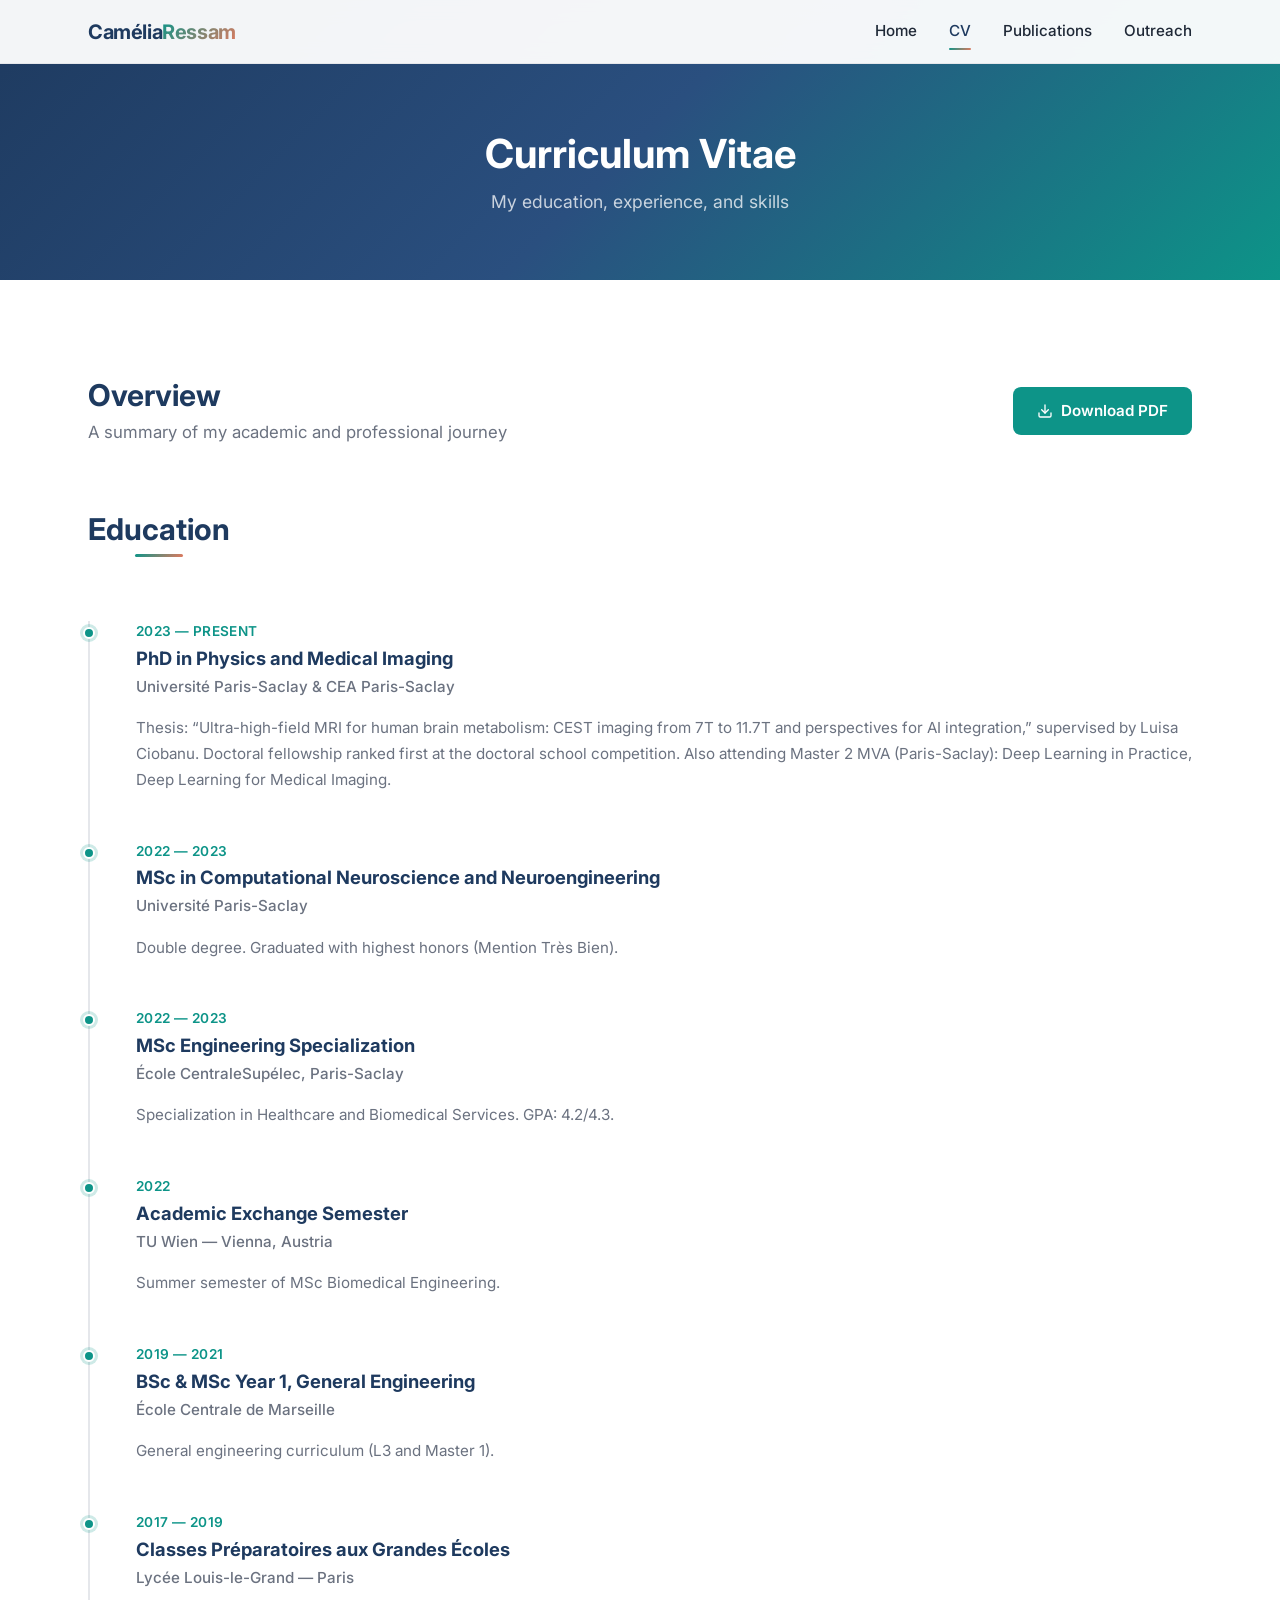
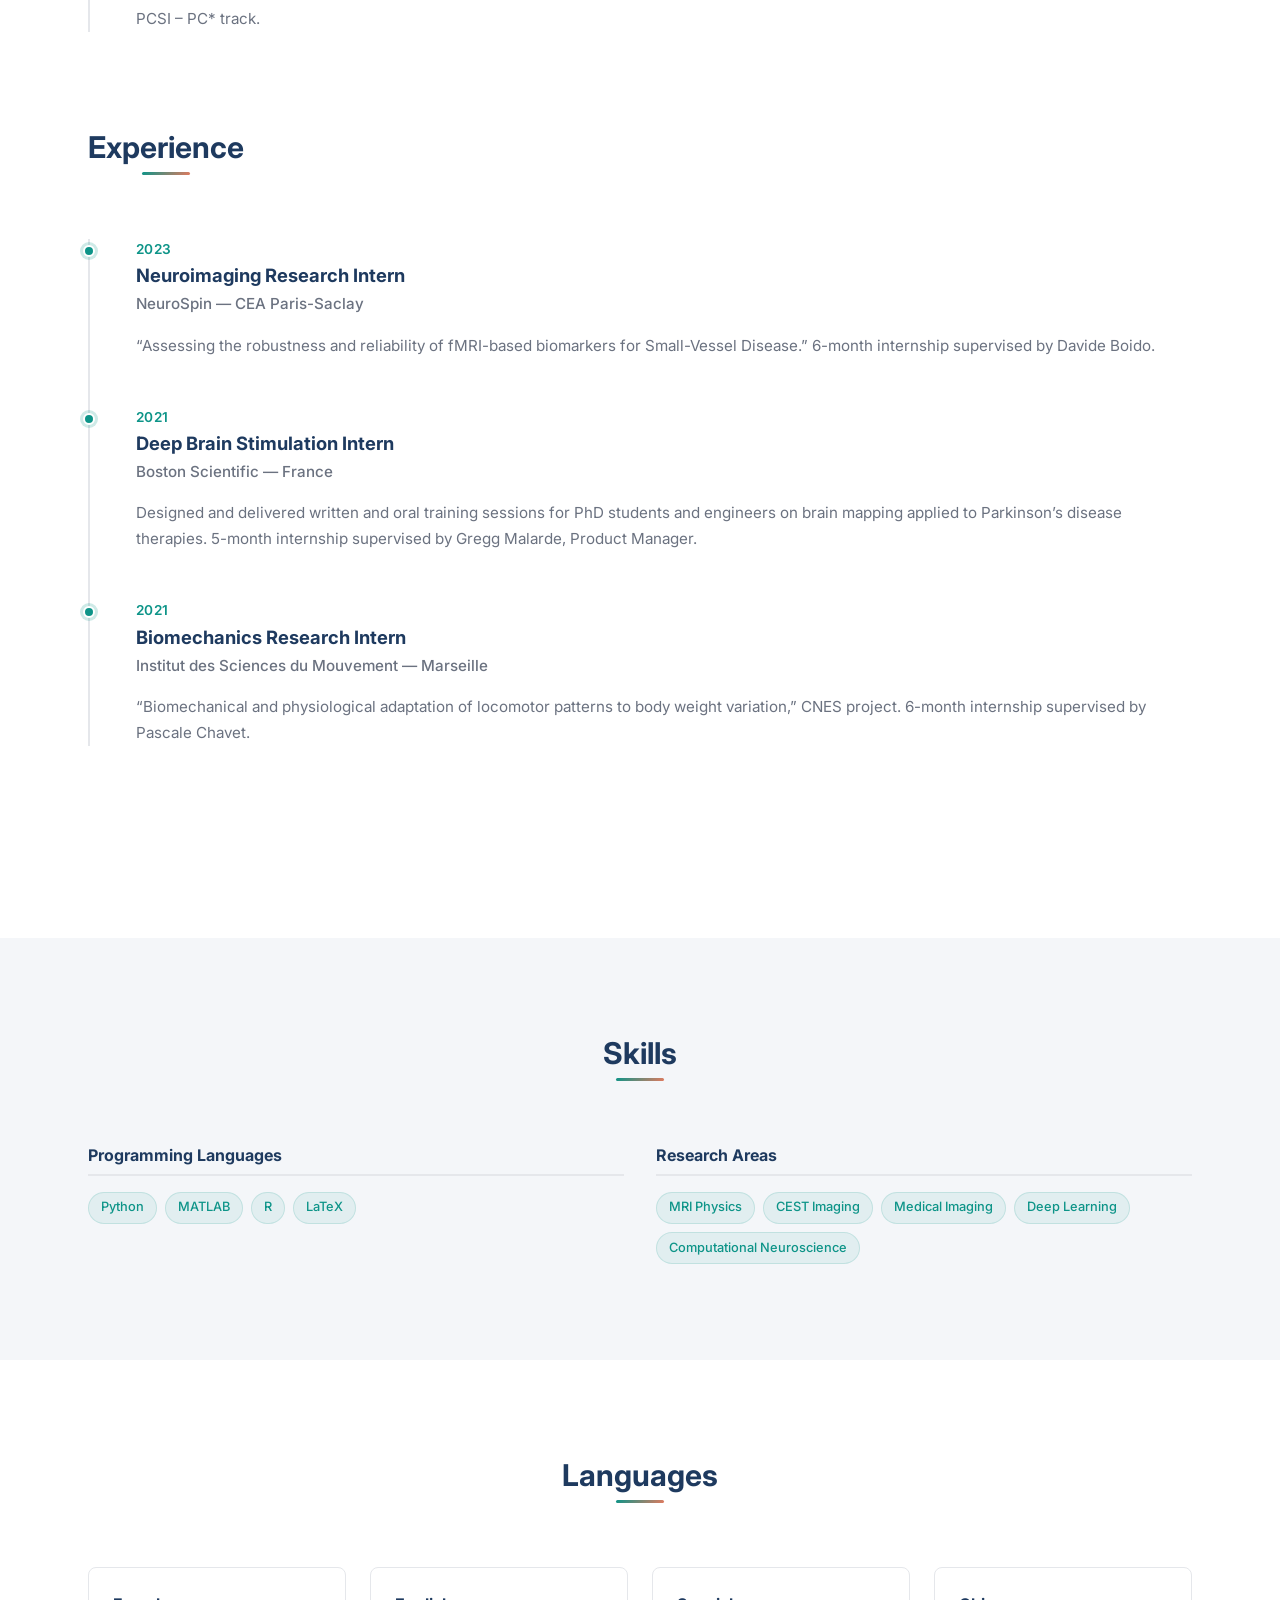
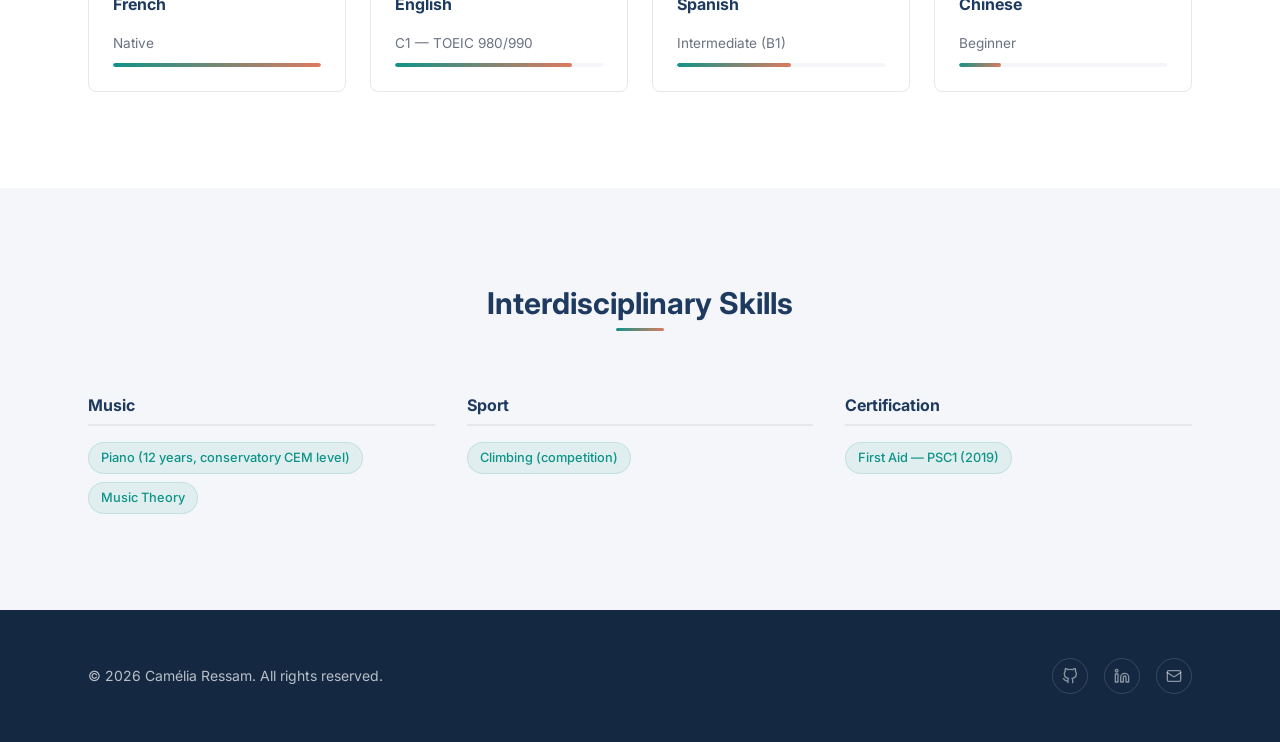
==== cv.html @ 6297144e "First Commit" ====
<!DOCTYPE html>
<html lang="en">
<head>
  <meta charset="UTF-8">
  <meta name="viewport" content="width=device-width, initial-scale=1.0">
  <title>CV &mdash; Cam&eacute;lia Ressam</title>
  <meta name="description" content="Curriculum Vitae of Cam&eacute;lia Ressam &mdash; Education, experience, skills, and more.">
  <link rel="preconnect" href="https://fonts.googleapis.com">
  <link rel="preconnect" href="https://fonts.gstatic.com" crossorigin>
  <link href="https://fonts.googleapis.com/css2?family=Inter:wght@400;500;600;700;800&display=swap" rel="stylesheet">
  <link rel="stylesheet" href="css/style.css">
</head>
<body>

  <!-- ════════════════════════════════════════════════════════
       Navigation
       ════════════════════════════════════════════════════════ -->
  <nav class="navbar" role="navigation" aria-label="Main navigation">
    <div class="container navbar__inner">
      <a href="index.html" class="navbar__logo">Cam&eacute;lia<span>Ressam</span></a>
      <button class="navbar__toggle" aria-label="Toggle menu" aria-expanded="false">
        <span></span><span></span><span></span>
      </button>
      <div class="navbar__links">
        <a href="index.html" class="navbar__link">Home</a>
        <a href="cv.html" class="navbar__link navbar__link--active">CV</a>
        <a href="publications.html" class="navbar__link">Publications</a>
        <a href="outreach.html" class="navbar__link">Outreach</a>
      </div>
    </div>
  </nav>

  <!-- ════════════════════════════════════════════════════════
       Page Header
       ════════════════════════════════════════════════════════ -->
  <header class="page-header">
    <div class="container">
      <h1>Curriculum Vitae</h1>
      <p>My education, experience, and skills</p>
    </div>
  </header>

  <!-- ════════════════════════════════════════════════════════
       Download CV button
       ════════════════════════════════════════════════════════ -->
  <section class="section">
    <div class="container">
      <div class="cv-header fade-in">
        <div>
          <h2>Overview</h2>
          <p class="section__subtitle" style="text-align:left; margin-top: var(--spacing-xs);">A summary of my academic and professional journey</p>
        </div>
        <!-- PLACEHOLDER: Add link to your PDF CV -->
        <a href="#" class="btn btn--primary">
          <svg width="16" height="16" viewBox="0 0 24 24" fill="none" stroke="currentColor" stroke-width="2" stroke-linecap="round" stroke-linejoin="round"><path d="M21 15v4a2 2 0 0 1-2 2H5a2 2 0 0 1-2-2v-4"/><polyline points="7 10 12 15 17 10"/><line x1="12" y1="15" x2="12" y2="3"/></svg>
          Download PDF
        </a>
      </div>

      <!-- ── Education ─────────────────────────────────────── -->
      <div class="fade-in" style="margin-bottom: var(--spacing-4xl);">
        <div class="section__header" style="text-align:left;">
          <h2>Education</h2>
        </div>
        <div class="timeline">
          <div class="timeline__item">
            <div class="timeline__dot"></div>
            <p class="timeline__date">2023 &mdash; Present</p>
            <h3 class="timeline__title">PhD in Physics and Medical Imaging</h3>
            <p class="timeline__subtitle">Universit&eacute; Paris-Saclay &amp; CEA Paris-Saclay</p>
            <p class="timeline__description">
              Thesis: &ldquo;Ultra-high-field MRI for human brain metabolism: CEST imaging
              from 7T to 11.7T and perspectives for AI integration,&rdquo; supervised by Luisa Ciobanu.
              Doctoral fellowship ranked first at the doctoral school competition.
              Also attending Master 2 MVA (Paris-Saclay): Deep Learning in Practice,
              Deep Learning for Medical Imaging.
            </p>
          </div>

          <div class="timeline__item">
            <div class="timeline__dot"></div>
            <p class="timeline__date">2022 &mdash; 2023</p>
            <h3 class="timeline__title">MSc in Computational Neuroscience and Neuroengineering</h3>
            <p class="timeline__subtitle">Universit&eacute; Paris-Saclay</p>
            <p class="timeline__description">
              Double degree. Graduated with highest honors (Mention Tr&egrave;s Bien).
            </p>
          </div>

          <div class="timeline__item">
            <div class="timeline__dot"></div>
            <p class="timeline__date">2022 &mdash; 2023</p>
            <h3 class="timeline__title">MSc Engineering Specialization</h3>
            <p class="timeline__subtitle">&Eacute;cole CentraleSup&eacute;lec, Paris-Saclay</p>
            <p class="timeline__description">
              Specialization in Healthcare and Biomedical Services. GPA: 4.2/4.3.
            </p>
          </div>

          <div class="timeline__item">
            <div class="timeline__dot"></div>
            <p class="timeline__date">2022</p>
            <h3 class="timeline__title">Academic Exchange Semester</h3>
            <p class="timeline__subtitle">TU Wien &mdash; Vienna, Austria</p>
            <p class="timeline__description">
              Summer semester of MSc Biomedical Engineering.
            </p>
          </div>

          <div class="timeline__item">
            <div class="timeline__dot"></div>
            <p class="timeline__date">2019 &mdash; 2021</p>
            <h3 class="timeline__title">BSc &amp; MSc Year 1, General Engineering</h3>
            <p class="timeline__subtitle">&Eacute;cole Centrale de Marseille</p>
            <p class="timeline__description">
              General engineering curriculum (L3 and Master 1).
            </p>
          </div>

          <div class="timeline__item">
            <div class="timeline__dot"></div>
            <p class="timeline__date">2017 &mdash; 2019</p>
            <h3 class="timeline__title">Classes Pr&eacute;paratoires aux Grandes &Eacute;coles</h3>
            <p class="timeline__subtitle">Lyc&eacute;e Louis-le-Grand &mdash; Paris</p>
            <p class="timeline__description">
              PCSI &ndash; PC* track.
            </p>
          </div>
        </div>
      </div>

      <!-- ── Experience ────────────────────────────────────── -->
      <div class="fade-in" style="margin-bottom: var(--spacing-4xl);">
        <div class="section__header" style="text-align:left;">
          <h2>Experience</h2>
        </div>
        <div class="timeline">
          <div class="timeline__item">
            <div class="timeline__dot"></div>
            <p class="timeline__date">2023</p>
            <h3 class="timeline__title">Neuroimaging Research Intern</h3>
            <p class="timeline__subtitle">NeuroSpin &mdash; CEA Paris-Saclay</p>
            <p class="timeline__description">
              &ldquo;Assessing the robustness and reliability of fMRI-based biomarkers
              for Small-Vessel Disease.&rdquo; 6-month internship supervised by Davide Boido.
            </p>
          </div>

          <div class="timeline__item">
            <div class="timeline__dot"></div>
            <p class="timeline__date">2021</p>
            <h3 class="timeline__title">Deep Brain Stimulation Intern</h3>
            <p class="timeline__subtitle">Boston Scientific &mdash; France</p>
            <p class="timeline__description">
              Designed and delivered written and oral training sessions for PhD students
              and engineers on brain mapping applied to Parkinson&rsquo;s disease therapies.
              5-month internship supervised by Gregg Malarde, Product Manager.
            </p>
          </div>

          <div class="timeline__item">
            <div class="timeline__dot"></div>
            <p class="timeline__date">2021</p>
            <h3 class="timeline__title">Biomechanics Research Intern</h3>
            <p class="timeline__subtitle">Institut des Sciences du Mouvement &mdash; Marseille</p>
            <p class="timeline__description">
              &ldquo;Biomechanical and physiological adaptation of locomotor patterns
              to body weight variation,&rdquo; CNES project. 6-month internship supervised
              by Pascale Chavet.
            </p>
          </div>
        </div>
      </div>
    </div>
  </section>

  <!-- ════════════════════════════════════════════════════════
       Skills
       ════════════════════════════════════════════════════════ -->
  <section class="section section--alt">
    <div class="container">
      <div class="section__header fade-in">
        <h2>Skills</h2>
      </div>
      <div class="skills-grid fade-in">
        <div class="skill-category">
          <h4 class="skill-category__title">Programming Languages</h4>
          <div class="skill-tags">
            <span class="skill-tag">Python</span>
            <span class="skill-tag">MATLAB</span>
            <span class="skill-tag">R</span>
            <span class="skill-tag">LaTeX</span>
          </div>
        </div>

        <div class="skill-category">
          <h4 class="skill-category__title">Research Areas</h4>
          <div class="skill-tags">
            <span class="skill-tag">MRI Physics</span>
            <span class="skill-tag">CEST Imaging</span>
            <span class="skill-tag">Medical Imaging</span>
            <span class="skill-tag">Deep Learning</span>
            <span class="skill-tag">Computational Neuroscience</span>
          </div>
        </div>
      </div>
    </div>
  </section>

  <!-- ════════════════════════════════════════════════════════
       Languages
       ════════════════════════════════════════════════════════ -->
  <section class="section">
    <div class="container">
      <div class="section__header fade-in">
        <h2>Languages</h2>
      </div>
      <div class="languages-grid fade-in">
        <div class="language-item">
          <p class="language-item__name">French</p>
          <p class="language-item__level">Native</p>
          <div class="language-item__bar">
            <div class="language-item__bar-fill" style="width: 100%;"></div>
          </div>
        </div>

        <div class="language-item">
          <p class="language-item__name">English</p>
          <p class="language-item__level">C1 &mdash; TOEIC 980/990</p>
          <div class="language-item__bar">
            <div class="language-item__bar-fill" style="width: 85%;"></div>
          </div>
        </div>

        <div class="language-item">
          <p class="language-item__name">Spanish</p>
          <p class="language-item__level">Intermediate (B1)</p>
          <div class="language-item__bar">
            <div class="language-item__bar-fill" style="width: 55%;"></div>
          </div>
        </div>

        <div class="language-item">
          <p class="language-item__name">Chinese</p>
          <p class="language-item__level">Beginner</p>
          <div class="language-item__bar">
            <div class="language-item__bar-fill" style="width: 20%;"></div>
          </div>
        </div>
      </div>
    </div>
  </section>

  <!-- ════════════════════════════════════════════════════════
       Interdisciplinary Skills
       ════════════════════════════════════════════════════════ -->
  <section class="section section--alt">
    <div class="container">
      <div class="section__header fade-in">
        <h2>Interdisciplinary Skills</h2>
      </div>
      <div class="skills-grid fade-in">
        <div class="skill-category">
          <h4 class="skill-category__title">Music</h4>
          <div class="skill-tags">
            <span class="skill-tag">Piano (12 years, conservatory CEM level)</span>
            <span class="skill-tag">Music Theory</span>
          </div>
        </div>

        <div class="skill-category">
          <h4 class="skill-category__title">Sport</h4>
          <div class="skill-tags">
            <span class="skill-tag">Climbing (competition)</span>
          </div>
        </div>

        <div class="skill-category">
          <h4 class="skill-category__title">Certification</h4>
          <div class="skill-tags">
            <span class="skill-tag">First Aid &mdash; PSC1 (2019)</span>
          </div>
        </div>
      </div>
    </div>
  </section>

  <!-- ════════════════════════════════════════════════════════
       Footer
       ════════════════════════════════════════════════════════ -->
  <footer class="footer">
    <div class="container footer__inner">
      <p class="footer__copy">&copy; 2026 Cam&eacute;lia Ressam. All rights reserved.</p>
      <div class="footer__links">
        <a href="#" class="footer__link" aria-label="GitHub" target="_blank" rel="noopener noreferrer">
          <svg width="16" height="16" viewBox="0 0 24 24" fill="none" stroke="currentColor" stroke-width="2" stroke-linecap="round" stroke-linejoin="round"><path d="M9 19c-5 1.5-5-2.5-7-3m14 6v-3.87a3.37 3.37 0 0 0-.94-2.61c3.14-.35 6.44-1.54 6.44-7A5.44 5.44 0 0 0 20 4.77 5.07 5.07 0 0 0 19.91 1S18.73.65 16 2.48a13.38 13.38 0 0 0-7 0C6.27.65 5.09 1 5.09 1A5.07 5.07 0 0 0 5 4.77a5.44 5.44 0 0 0-1.5 3.78c0 5.42 3.3 6.61 6.44 7A3.37 3.37 0 0 0 9 18.13V22"/></svg>
        </a>
        <a href="#" class="footer__link" aria-label="LinkedIn" target="_blank" rel="noopener noreferrer">
          <svg width="16" height="16" viewBox="0 0 24 24" fill="none" stroke="currentColor" stroke-width="2" stroke-linecap="round" stroke-linejoin="round"><path d="M16 8a6 6 0 0 1 6 6v7h-4v-7a2 2 0 0 0-2-2 2 2 0 0 0-2 2v7h-4v-7a6 6 0 0 1 6-6z"/><rect x="2" y="9" width="4" height="12"/><circle cx="4" cy="4" r="2"/></svg>
        </a>
        <a href="mailto:camelia.ressam@cea.fr" class="footer__link" aria-label="Email">
          <svg width="16" height="16" viewBox="0 0 24 24" fill="none" stroke="currentColor" stroke-width="2" stroke-linecap="round" stroke-linejoin="round"><rect x="2" y="4" width="20" height="16" rx="2"/><path d="m22 7-8.97 5.7a1.94 1.94 0 0 1-2.06 0L2 7"/></svg>
        </a>
      </div>
    </div>
  </footer>

  <script src="js/main.js"></script>
</body>
</html>
---- css/style.css ----
/* ============================================================
   CSS Custom Properties
   ============================================================ */
:root {
  --color-primary: #1e3a5f;
  --color-primary-light: #2a4f7f;
  --color-primary-dark: #142842;
  --color-accent: #0d9488;
  --color-accent-light: #14b8a6;
  --color-accent-secondary: #e07a5f;
  --color-bg: #ffffff;
  --color-bg-alt: #f4f6f9;
  --color-bg-card: #ffffff;
  --color-text: #1f2937;
  --color-text-light: #6b7280;
  --color-text-inverse: #ffffff;
  --color-border: #e5e7eb;
  --color-border-accent: #0d9488;
  --gradient-accent: linear-gradient(135deg, #0d9488, #e07a5f);
  --gradient-hero: linear-gradient(135deg, #1e3a5f 0%, #2a4f7f 50%, #0d9488 100%);

  --font-body: 'Inter', system-ui, -apple-system, sans-serif;
  --font-heading: 'Inter', system-ui, -apple-system, sans-serif;

  --spacing-xs: 0.25rem;
  --spacing-sm: 0.5rem;
  --spacing-md: 1rem;
  --spacing-lg: 1.5rem;
  --spacing-xl: 2rem;
  --spacing-2xl: 3rem;
  --spacing-3xl: 4rem;
  --spacing-4xl: 6rem;

  --radius-sm: 0.375rem;
  --radius-md: 0.5rem;
  --radius-lg: 0.75rem;
  --radius-xl: 1rem;
  --radius-full: 9999px;

  --shadow-sm: 0 1px 2px rgba(0, 0, 0, 0.05);
  --shadow-md: 0 4px 6px -1px rgba(0, 0, 0, 0.07), 0 2px 4px -2px rgba(0, 0, 0, 0.05);
  --shadow-lg: 0 10px 15px -3px rgba(0, 0, 0, 0.08), 0 4px 6px -4px rgba(0, 0, 0, 0.05);
  --shadow-xl: 0 20px 25px -5px rgba(0, 0, 0, 0.08), 0 8px 10px -6px rgba(0, 0, 0, 0.04);

  --transition-fast: 150ms ease;
  --transition-base: 250ms ease;
  --transition-slow: 350ms ease;

  --nav-height: 4rem;
  --max-width: 72rem;
}

/* ============================================================
   Reset & Base
   ============================================================ */
*,
*::before,
*::after {
  box-sizing: border-box;
  margin: 0;
  padding: 0;
}

html {
  scroll-behavior: smooth;
  scroll-padding-top: calc(var(--nav-height) + var(--spacing-lg));
}

body {
  font-family: var(--font-body);
  font-size: 1rem;
  line-height: 1.6;
  color: var(--color-text);
  background-color: var(--color-bg);
  -webkit-font-smoothing: antialiased;
  -moz-osx-font-smoothing: grayscale;
}

img {
  max-width: 100%;
  height: auto;
  display: block;
}

a {
  color: var(--color-accent);
  text-decoration: none;
  transition: color var(--transition-fast);
}

a:hover {
  color: var(--color-accent-light);
}

h1, h2, h3, h4, h5, h6 {
  font-family: var(--font-heading);
  font-weight: 700;
  line-height: 1.3;
  color: var(--color-primary);
}

h1 { font-size: 2.5rem; }
h2 { font-size: 1.875rem; }
h3 { font-size: 1.375rem; }
h4 { font-size: 1.125rem; }

p + p { margin-top: var(--spacing-md); }

ul, ol {
  list-style: none;
}

button {
  font-family: inherit;
  cursor: pointer;
  border: none;
  background: none;
}

/* ============================================================
   Utilities
   ============================================================ */
.container {
  width: 100%;
  max-width: var(--max-width);
  margin: 0 auto;
  padding: 0 var(--spacing-lg);
}

.section {
  padding: var(--spacing-4xl) 0;
}

.section--alt {
  background-color: var(--color-bg-alt);
}

.section__header {
  text-align: center;
  margin-bottom: var(--spacing-3xl);
}

.section__header h2 {
  display: inline-block;
  position: relative;
  padding-bottom: var(--spacing-sm);
}

.section__header h2::after {
  content: '';
  position: absolute;
  bottom: 0;
  left: 50%;
  transform: translateX(-50%);
  width: 3rem;
  height: 3px;
  background: var(--gradient-accent);
  border-radius: var(--radius-full);
}

.section__subtitle {
  color: var(--color-text-light);
  margin-top: var(--spacing-sm);
  font-size: 1.05rem;
}

.sr-only {
  position: absolute;
  width: 1px;
  height: 1px;
  padding: 0;
  margin: -1px;
  overflow: hidden;
  clip: rect(0, 0, 0, 0);
  white-space: nowrap;
  border: 0;
}

/* ============================================================
   Navigation
   ============================================================ */
.navbar {
  position: fixed;
  top: 0;
  left: 0;
  right: 0;
  height: var(--nav-height);
  background: rgba(255, 255, 255, 0.95);
  backdrop-filter: blur(10px);
  -webkit-backdrop-filter: blur(10px);
  border-bottom: 1px solid var(--color-border);
  z-index: 1000;
  transition: box-shadow var(--transition-base);
}

.navbar--scrolled {
  box-shadow: var(--shadow-md);
}

.navbar__inner {
  display: flex;
  align-items: center;
  justify-content: space-between;
  height: 100%;
}

.navbar__logo {
  font-size: 1.25rem;
  font-weight: 700;
  color: var(--color-primary);
  letter-spacing: -0.02em;
}

.navbar__logo:hover {
  color: var(--color-primary);
}

.navbar__logo span {
  background: var(--gradient-accent);
  -webkit-background-clip: text;
  background-clip: text;
  -webkit-text-fill-color: transparent;
}

.navbar__links {
  display: flex;
  align-items: center;
  gap: var(--spacing-xl);
}

.navbar__link {
  position: relative;
  font-size: 0.95rem;
  font-weight: 500;
  color: var(--color-text);
  padding: var(--spacing-xs) 0;
  transition: color var(--transition-fast);
}

.navbar__link::after {
  content: '';
  position: absolute;
  bottom: -2px;
  left: 0;
  width: 0;
  height: 2px;
  background: var(--gradient-accent);
  border-radius: var(--radius-full);
  transition: width var(--transition-base);
}

.navbar__link:hover,
.navbar__link--active {
  color: var(--color-primary);
}

.navbar__link:hover::after,
.navbar__link--active::after {
  width: 100%;
}

.navbar__toggle {
  display: none;
  flex-direction: column;
  justify-content: center;
  gap: 5px;
  width: 2rem;
  height: 2rem;
  padding: 2px;
}

.navbar__toggle span {
  display: block;
  width: 100%;
  height: 2px;
  background: var(--color-primary);
  border-radius: var(--radius-full);
  transition: transform var(--transition-base), opacity var(--transition-fast);
}

.navbar__toggle--open span:nth-child(1) {
  transform: translateY(7px) rotate(45deg);
}

.navbar__toggle--open span:nth-child(2) {
  opacity: 0;
}

.navbar__toggle--open span:nth-child(3) {
  transform: translateY(-7px) rotate(-45deg);
}

/* ============================================================
   Hero
   ============================================================ */
.hero {
  position: relative;
  min-height: 85vh;
  display: flex;
  align-items: center;
  background: var(--gradient-hero);
  padding-top: var(--nav-height);
  overflow: hidden;
}

.hero::before {
  content: '';
  position: absolute;
  top: -50%;
  right: -20%;
  width: 60%;
  height: 200%;
  background: radial-gradient(ellipse, rgba(13, 148, 136, 0.15) 0%, transparent 70%);
  pointer-events: none;
}

.hero::after {
  content: '';
  position: absolute;
  bottom: -10%;
  left: -10%;
  width: 40%;
  height: 80%;
  background: radial-gradient(ellipse, rgba(224, 122, 95, 0.1) 0%, transparent 70%);
  pointer-events: none;
}

.hero__inner {
  display: flex;
  align-items: center;
  gap: var(--spacing-3xl);
  position: relative;
  z-index: 1;
}

.hero__content {
  flex: 1;
}

.hero__greeting {
  font-size: 1.125rem;
  font-weight: 500;
  color: rgba(255, 255, 255, 0.8);
  margin-bottom: var(--spacing-sm);
  letter-spacing: 0.05em;
  text-transform: uppercase;
}

.hero__name {
  font-size: 3.25rem;
  font-weight: 800;
  color: var(--color-text-inverse);
  line-height: 1.15;
  margin-bottom: var(--spacing-md);
}

.hero__name span {
  background: linear-gradient(135deg, #5eead4, #e07a5f);
  -webkit-background-clip: text;
  background-clip: text;
  -webkit-text-fill-color: transparent;
}

.hero__title {
  font-size: 1.25rem;
  font-weight: 400;
  color: rgba(255, 255, 255, 0.85);
  margin-bottom: var(--spacing-lg);
}

.hero__description {
  font-size: 1.05rem;
  color: rgba(255, 255, 255, 0.7);
  max-width: 32rem;
  line-height: 1.7;
  margin-bottom: var(--spacing-xl);
}

.hero__actions {
  display: flex;
  gap: var(--spacing-md);
  flex-wrap: wrap;
}

.hero__photo {
  flex-shrink: 0;
}

.hero__photo-wrapper {
  width: 280px;
  height: 280px;
  border-radius: var(--radius-full);
  background: linear-gradient(135deg, rgba(94, 234, 212, 0.3), rgba(224, 122, 95, 0.3));
  padding: 5px;
  box-shadow: 0 25px 50px rgba(0, 0, 0, 0.2);
}

.hero__photo-wrapper img,
.hero__photo-placeholder {
  width: 100%;
  height: 100%;
  border-radius: var(--radius-full);
  object-fit: cover;
}

.hero__photo-placeholder {
  display: flex;
  align-items: center;
  justify-content: center;
  background: rgba(255, 255, 255, 0.1);
  color: rgba(255, 255, 255, 0.5);
  font-size: 0.875rem;
  text-align: center;
  padding: var(--spacing-md);
}

/* ============================================================
   Buttons
   ============================================================ */
.btn {
  display: inline-flex;
  align-items: center;
  gap: var(--spacing-sm);
  padding: 0.75rem 1.5rem;
  font-size: 0.95rem;
  font-weight: 600;
  border-radius: var(--radius-md);
  transition: all var(--transition-base);
  text-decoration: none;
}

.btn--primary {
  background: var(--color-accent);
  color: var(--color-text-inverse);
}

.btn--primary:hover {
  background: var(--color-accent-light);
  color: var(--color-text-inverse);
  transform: translateY(-1px);
  box-shadow: 0 4px 12px rgba(13, 148, 136, 0.3);
}

.btn--outline {
  border: 2px solid rgba(255, 255, 255, 0.4);
  color: var(--color-text-inverse);
}

.btn--outline:hover {
  border-color: rgba(255, 255, 255, 0.8);
  color: var(--color-text-inverse);
  background: rgba(255, 255, 255, 0.1);
  transform: translateY(-1px);
}

.btn--outline-dark {
  border: 2px solid var(--color-border);
  color: var(--color-text);
}

.btn--outline-dark:hover {
  border-color: var(--color-accent);
  color: var(--color-accent);
  transform: translateY(-1px);
}

.btn--small {
  padding: 0.4rem 0.9rem;
  font-size: 0.8rem;
}

.btn--ghost {
  color: var(--color-accent);
  padding: 0.4rem 0.75rem;
}

.btn--ghost:hover {
  background: rgba(13, 148, 136, 0.08);
}

/* ============================================================
   Cards (Home quick-links)
   ============================================================ */
.cards-grid {
  display: grid;
  grid-template-columns: repeat(auto-fit, minmax(280px, 1fr));
  gap: var(--spacing-xl);
}

.card {
  background: var(--color-bg-card);
  border-radius: var(--radius-lg);
  padding: var(--spacing-xl);
  border: 1px solid var(--color-border);
  transition: all var(--transition-base);
  position: relative;
  overflow: hidden;
}

.card::before {
  content: '';
  position: absolute;
  top: 0;
  left: 0;
  right: 0;
  height: 3px;
  background: var(--gradient-accent);
  transform: scaleX(0);
  transform-origin: left;
  transition: transform var(--transition-base);
}

.card:hover {
  transform: translateY(-4px);
  box-shadow: var(--shadow-lg);
  border-color: transparent;
}

.card:hover::before {
  transform: scaleX(1);
}

.card__icon {
  width: 3rem;
  height: 3rem;
  border-radius: var(--radius-md);
  display: flex;
  align-items: center;
  justify-content: center;
  font-size: 1.5rem;
  margin-bottom: var(--spacing-lg);
  background: rgba(13, 148, 136, 0.08);
  color: var(--color-accent);
}

.card__title {
  font-size: 1.25rem;
  margin-bottom: var(--spacing-sm);
  color: var(--color-primary);
}

.card__text {
  color: var(--color-text-light);
  font-size: 0.95rem;
  margin-bottom: var(--spacing-lg);
}

.card__link {
  font-weight: 600;
  font-size: 0.9rem;
  display: inline-flex;
  align-items: center;
  gap: var(--spacing-xs);
}

.card__link svg {
  transition: transform var(--transition-fast);
}

.card:hover .card__link svg {
  transform: translateX(4px);
}

/* ============================================================
   About section (Home)
   ============================================================ */
.about__content {
  max-width: 48rem;
  margin: 0 auto;
  text-align: center;
}

.about__text {
  font-size: 1.1rem;
  color: var(--color-text-light);
  line-height: 1.8;
}

/* ============================================================
   Social Links
   ============================================================ */
.social-links {
  display: flex;
  align-items: center;
  gap: var(--spacing-md);
}

.social-link {
  display: flex;
  align-items: center;
  justify-content: center;
  width: 2.5rem;
  height: 2.5rem;
  border-radius: var(--radius-full);
  color: rgba(255, 255, 255, 0.7);
  border: 1px solid rgba(255, 255, 255, 0.2);
  transition: all var(--transition-base);
}

.social-link:hover {
  color: var(--color-text-inverse);
  background: rgba(255, 255, 255, 0.15);
  border-color: rgba(255, 255, 255, 0.4);
  transform: translateY(-2px);
}

.social-links--dark .social-link {
  color: var(--color-text-light);
  border-color: var(--color-border);
}

.social-links--dark .social-link:hover {
  color: var(--color-accent);
  border-color: var(--color-accent);
  background: rgba(13, 148, 136, 0.06);
}

/* ============================================================
   CV Page — Timeline
   ============================================================ */
.cv-header {
  display: flex;
  align-items: center;
  justify-content: space-between;
  flex-wrap: wrap;
  gap: var(--spacing-md);
  margin-bottom: var(--spacing-3xl);
}

.timeline {
  position: relative;
  padding-left: var(--spacing-2xl);
}

.timeline::before {
  content: '';
  position: absolute;
  left: 0;
  top: 0;
  bottom: 0;
  width: 2px;
  background: var(--color-border);
}

.timeline__item {
  position: relative;
  padding-bottom: var(--spacing-2xl);
}

.timeline__item:last-child {
  padding-bottom: 0;
}

.timeline__dot {
  position: absolute;
  left: calc(-1 * var(--spacing-2xl) - 5px);
  top: 6px;
  width: 12px;
  height: 12px;
  border-radius: var(--radius-full);
  background: var(--color-accent);
  border: 2px solid var(--color-bg);
  box-shadow: 0 0 0 3px rgba(13, 148, 136, 0.2);
}

.timeline__date {
  font-size: 0.85rem;
  font-weight: 600;
  color: var(--color-accent);
  margin-bottom: var(--spacing-xs);
  text-transform: uppercase;
  letter-spacing: 0.03em;
}

.timeline__title {
  font-size: 1.15rem;
  font-weight: 700;
  color: var(--color-primary);
  margin-bottom: var(--spacing-xs);
}

.timeline__subtitle {
  font-size: 0.95rem;
  color: var(--color-text-light);
  font-weight: 500;
  margin-bottom: var(--spacing-sm);
}

.timeline__description {
  font-size: 0.95rem;
  color: var(--color-text-light);
  line-height: 1.7;
}

/* ============================================================
   CV Page — Skills
   ============================================================ */
.skills-grid {
  display: grid;
  grid-template-columns: repeat(auto-fit, minmax(240px, 1fr));
  gap: var(--spacing-xl);
}

.skill-category__title {
  font-size: 1rem;
  font-weight: 700;
  color: var(--color-primary);
  margin-bottom: var(--spacing-md);
  padding-bottom: var(--spacing-sm);
  border-bottom: 2px solid var(--color-border);
}

.skill-tags {
  display: flex;
  flex-wrap: wrap;
  gap: var(--spacing-sm);
}

.skill-tag {
  padding: 0.3rem 0.75rem;
  font-size: 0.8rem;
  font-weight: 500;
  border-radius: var(--radius-full);
  background: rgba(13, 148, 136, 0.08);
  color: var(--color-accent);
  border: 1px solid rgba(13, 148, 136, 0.15);
  transition: all var(--transition-fast);
}

.skill-tag:hover {
  background: rgba(13, 148, 136, 0.15);
}

/* ============================================================
   CV Page — Languages
   ============================================================ */
.languages-grid {
  display: grid;
  grid-template-columns: repeat(auto-fit, minmax(200px, 1fr));
  gap: var(--spacing-lg);
}

.language-item {
  background: var(--color-bg-card);
  border-radius: var(--radius-md);
  padding: var(--spacing-lg);
  border: 1px solid var(--color-border);
}

.language-item__name {
  font-weight: 700;
  color: var(--color-primary);
  margin-bottom: var(--spacing-xs);
}

.language-item__level {
  font-size: 0.85rem;
  color: var(--color-text-light);
  margin-bottom: var(--spacing-sm);
}

.language-item__bar {
  height: 4px;
  background: var(--color-bg-alt);
  border-radius: var(--radius-full);
  overflow: hidden;
}

.language-item__bar-fill {
  height: 100%;
  background: var(--gradient-accent);
  border-radius: var(--radius-full);
  transition: width 0.6s ease;
}

/* ============================================================
   Publications Page
   ============================================================ */
.publications-controls {
  display: flex;
  align-items: center;
  justify-content: center;
  gap: var(--spacing-md);
  margin-bottom: var(--spacing-2xl);
  flex-wrap: wrap;
}

.filter-btn {
  padding: 0.45rem 1rem;
  font-size: 0.85rem;
  font-weight: 600;
  border-radius: var(--radius-full);
  border: 1px solid var(--color-border);
  color: var(--color-text-light);
  background: var(--color-bg);
  transition: all var(--transition-fast);
}

.filter-btn:hover {
  border-color: var(--color-accent);
  color: var(--color-accent);
}

.filter-btn--active {
  background: var(--color-accent);
  color: var(--color-text-inverse);
  border-color: var(--color-accent);
}

.pub-list {
  display: flex;
  flex-direction: column;
  gap: var(--spacing-xl);
  max-width: 52rem;
  margin: 0 auto;
}

.pub-card {
  background: var(--color-bg-card);
  border-radius: var(--radius-lg);
  padding: var(--spacing-xl);
  border: 1px solid var(--color-border);
  border-left: 3px solid var(--color-accent);
  transition: all var(--transition-base);
}

.pub-card:hover {
  box-shadow: var(--shadow-md);
}

.pub-card__year {
  display: inline-block;
  font-size: 0.75rem;
  font-weight: 700;
  color: var(--color-accent);
  background: rgba(13, 148, 136, 0.08);
  padding: 0.15rem 0.6rem;
  border-radius: var(--radius-full);
  margin-bottom: var(--spacing-sm);
  letter-spacing: 0.03em;
}

.pub-card__title {
  font-size: 1.125rem;
  font-weight: 700;
  color: var(--color-primary);
  margin-bottom: var(--spacing-sm);
  line-height: 1.4;
}

.pub-card__authors {
  font-size: 0.9rem;
  color: var(--color-text-light);
  margin-bottom: var(--spacing-xs);
}

.pub-card__venue {
  font-size: 0.9rem;
  color: var(--color-text-light);
  font-style: italic;
  margin-bottom: var(--spacing-md);
}

.pub-card__actions {
  display: flex;
  align-items: center;
  gap: var(--spacing-sm);
  flex-wrap: wrap;
}

.pub-card__abstract {
  margin-top: var(--spacing-md);
  padding-top: var(--spacing-md);
  border-top: 1px solid var(--color-border);
  font-size: 0.9rem;
  color: var(--color-text-light);
  line-height: 1.7;
  display: none;
}

.pub-card__abstract--open {
  display: block;
  animation: fadeIn 0.3s ease;
}

@keyframes fadeIn {
  from { opacity: 0; transform: translateY(-4px); }
  to { opacity: 1; transform: translateY(0); }
}

.pub-card__bibtex {
  margin-top: var(--spacing-md);
  padding: var(--spacing-md);
  background: var(--color-bg-alt);
  border-radius: var(--radius-md);
  font-family: 'Courier New', monospace;
  font-size: 0.8rem;
  white-space: pre-wrap;
  word-break: break-all;
  color: var(--color-text-light);
  display: none;
}

.pub-card__bibtex--open {
  display: block;
  animation: fadeIn 0.3s ease;
}

/* ============================================================
   Page Header (for CV / Publications)
   ============================================================ */
.page-header {
  background: var(--gradient-hero);
  padding: calc(var(--nav-height) + var(--spacing-3xl)) 0 var(--spacing-3xl);
  text-align: center;
}

.page-header h1 {
  color: var(--color-text-inverse);
  margin-bottom: var(--spacing-sm);
}

.page-header p {
  color: rgba(255, 255, 255, 0.75);
  font-size: 1.1rem;
}

/* ============================================================
   Footer
   ============================================================ */
.footer {
  background: var(--color-primary-dark);
  color: rgba(255, 255, 255, 0.7);
  padding: var(--spacing-2xl) 0;
}

.footer__inner {
  display: flex;
  align-items: center;
  justify-content: space-between;
  flex-wrap: wrap;
  gap: var(--spacing-md);
}

.footer__copy {
  font-size: 0.875rem;
}

.footer__copy a {
  color: var(--color-accent-light);
}

.footer__links {
  display: flex;
  align-items: center;
  gap: var(--spacing-md);
}

.footer__link {
  display: flex;
  align-items: center;
  justify-content: center;
  width: 2.25rem;
  height: 2.25rem;
  border-radius: var(--radius-full);
  color: rgba(255, 255, 255, 0.5);
  border: 1px solid rgba(255, 255, 255, 0.15);
  transition: all var(--transition-base);
}

.footer__link:hover {
  color: var(--color-text-inverse);
  border-color: rgba(255, 255, 255, 0.4);
  background: rgba(255, 255, 255, 0.1);
  transform: translateY(-2px);
}

/* ============================================================
   Toast notification (for BibTeX copy)
   ============================================================ */
.toast {
  position: fixed;
  bottom: 2rem;
  left: 50%;
  transform: translateX(-50%) translateY(calc(100% + 2rem));
  background: var(--color-primary);
  color: var(--color-text-inverse);
  padding: 0.75rem 1.5rem;
  border-radius: var(--radius-md);
  font-size: 0.9rem;
  font-weight: 500;
  box-shadow: var(--shadow-xl);
  z-index: 9999;
  transition: transform var(--transition-base);
  pointer-events: none;
}

.toast--visible {
  transform: translateX(-50%) translateY(0);
}

/* ============================================================
   Scroll-in Animations
   ============================================================ */
.fade-in {
  opacity: 0;
  transform: translateY(20px);
  transition: opacity 0.6s ease, transform 0.6s ease;
}

.fade-in--visible {
  opacity: 1;
  transform: translateY(0);
}

/* ============================================================
   Responsive — Tablet (< 1024px)
   ============================================================ */
@media (max-width: 1024px) {
  h1 { font-size: 2rem; }
  h2 { font-size: 1.5rem; }

  .hero__name {
    font-size: 2.5rem;
  }

  .hero__inner {
    gap: var(--spacing-xl);
  }

  .hero__photo-wrapper {
    width: 220px;
    height: 220px;
  }
}

/* ============================================================
   Responsive — Mobile (< 768px)
   ============================================================ */
@media (max-width: 768px) {
  :root {
    --spacing-4xl: 3rem;
    --spacing-3xl: 2.5rem;
  }

  h1 { font-size: 1.75rem; }

  .navbar__links {
    position: fixed;
    top: var(--nav-height);
    left: 0;
    right: 0;
    background: rgba(255, 255, 255, 0.98);
    backdrop-filter: blur(10px);
    -webkit-backdrop-filter: blur(10px);
    flex-direction: column;
    padding: var(--spacing-xl);
    gap: var(--spacing-lg);
    border-bottom: 1px solid var(--color-border);
    transform: translateY(-100%);
    opacity: 0;
    pointer-events: none;
    transition: transform var(--transition-base), opacity var(--transition-base);
  }

  .navbar__links--open {
    transform: translateY(0);
    opacity: 1;
    pointer-events: auto;
  }

  .navbar__toggle {
    display: flex;
  }

  .hero {
    min-height: auto;
    padding-top: calc(var(--nav-height) + var(--spacing-2xl));
    padding-bottom: var(--spacing-2xl);
  }

  .hero__inner {
    flex-direction: column-reverse;
    text-align: center;
  }

  .hero__name {
    font-size: 2rem;
  }

  .hero__description {
    margin-left: auto;
    margin-right: auto;
  }

  .hero__actions {
    justify-content: center;
  }

  .hero__photo-wrapper {
    width: 180px;
    height: 180px;
  }

  .social-links {
    justify-content: center;
  }

  .footer__inner {
    flex-direction: column;
    text-align: center;
  }

  .cv-header {
    flex-direction: column;
    align-items: flex-start;
  }

  .pub-card__actions {
    flex-direction: column;
    align-items: flex-start;
  }
}
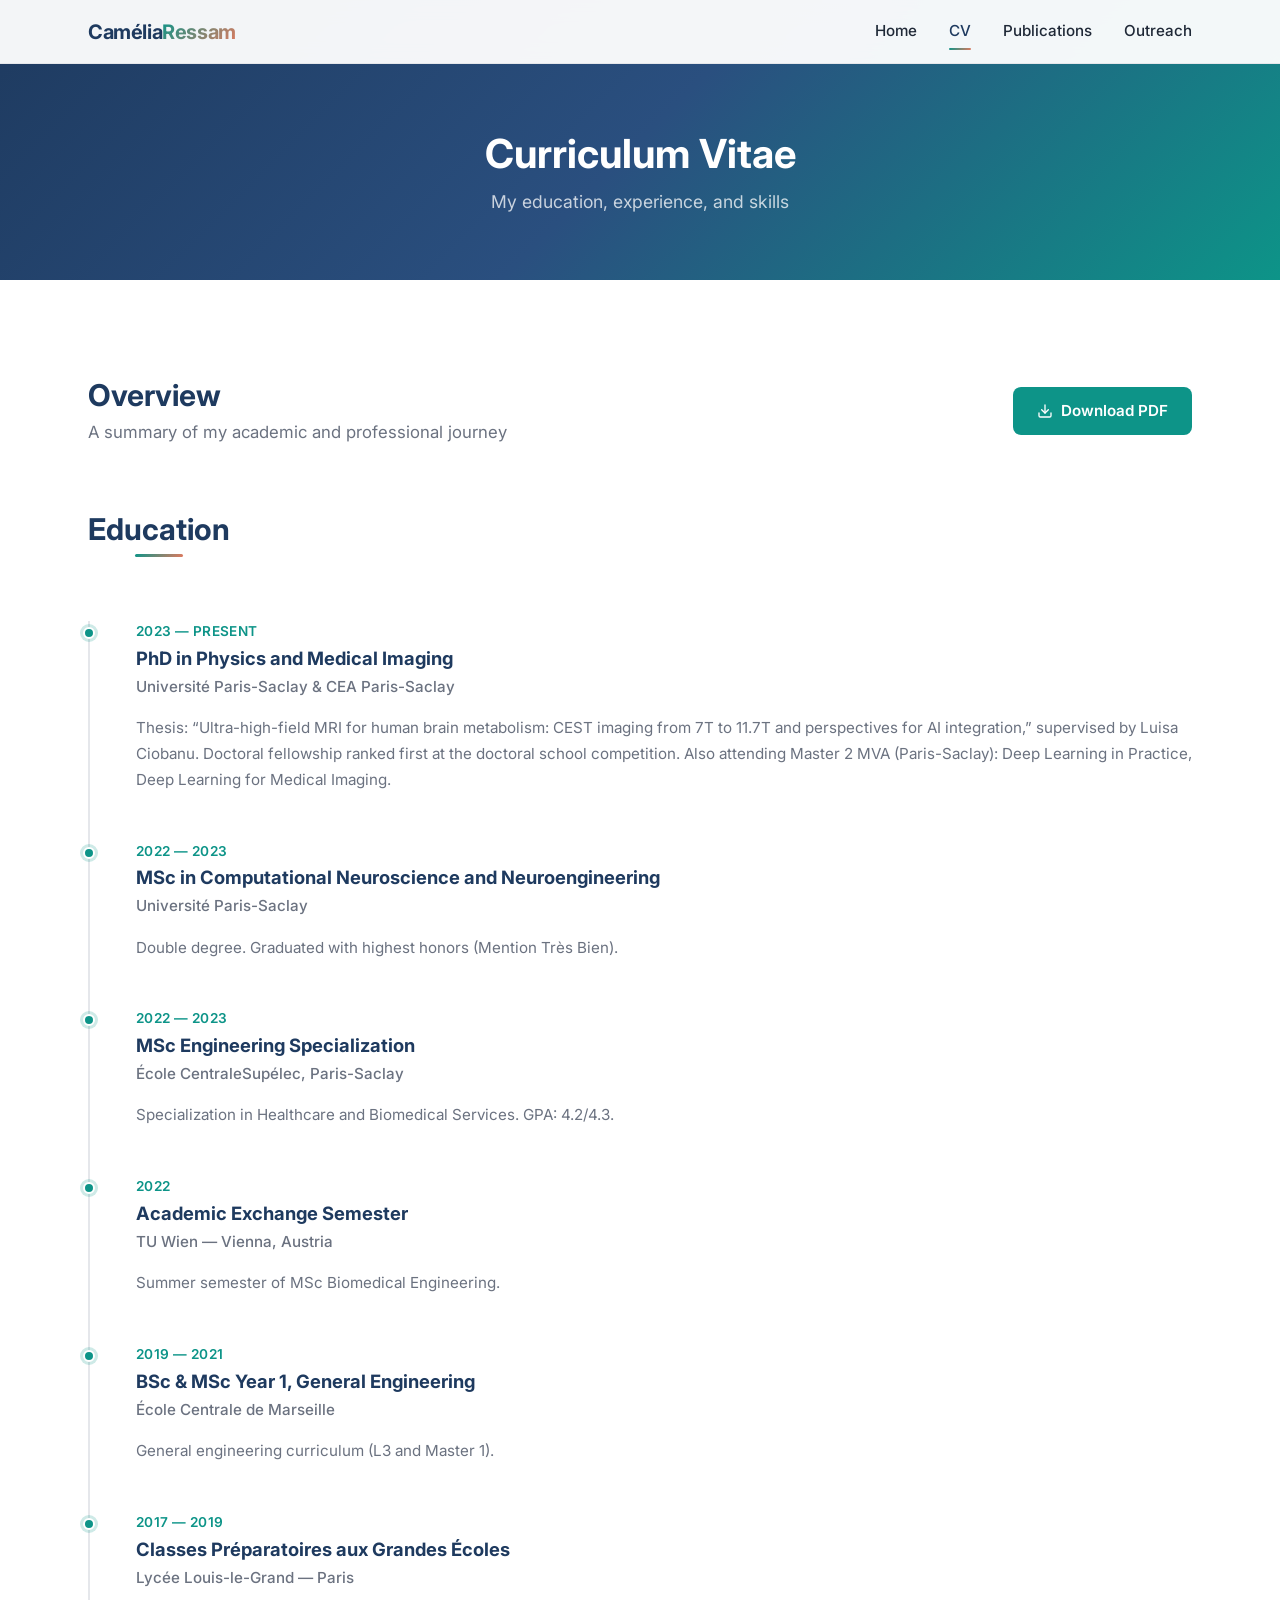
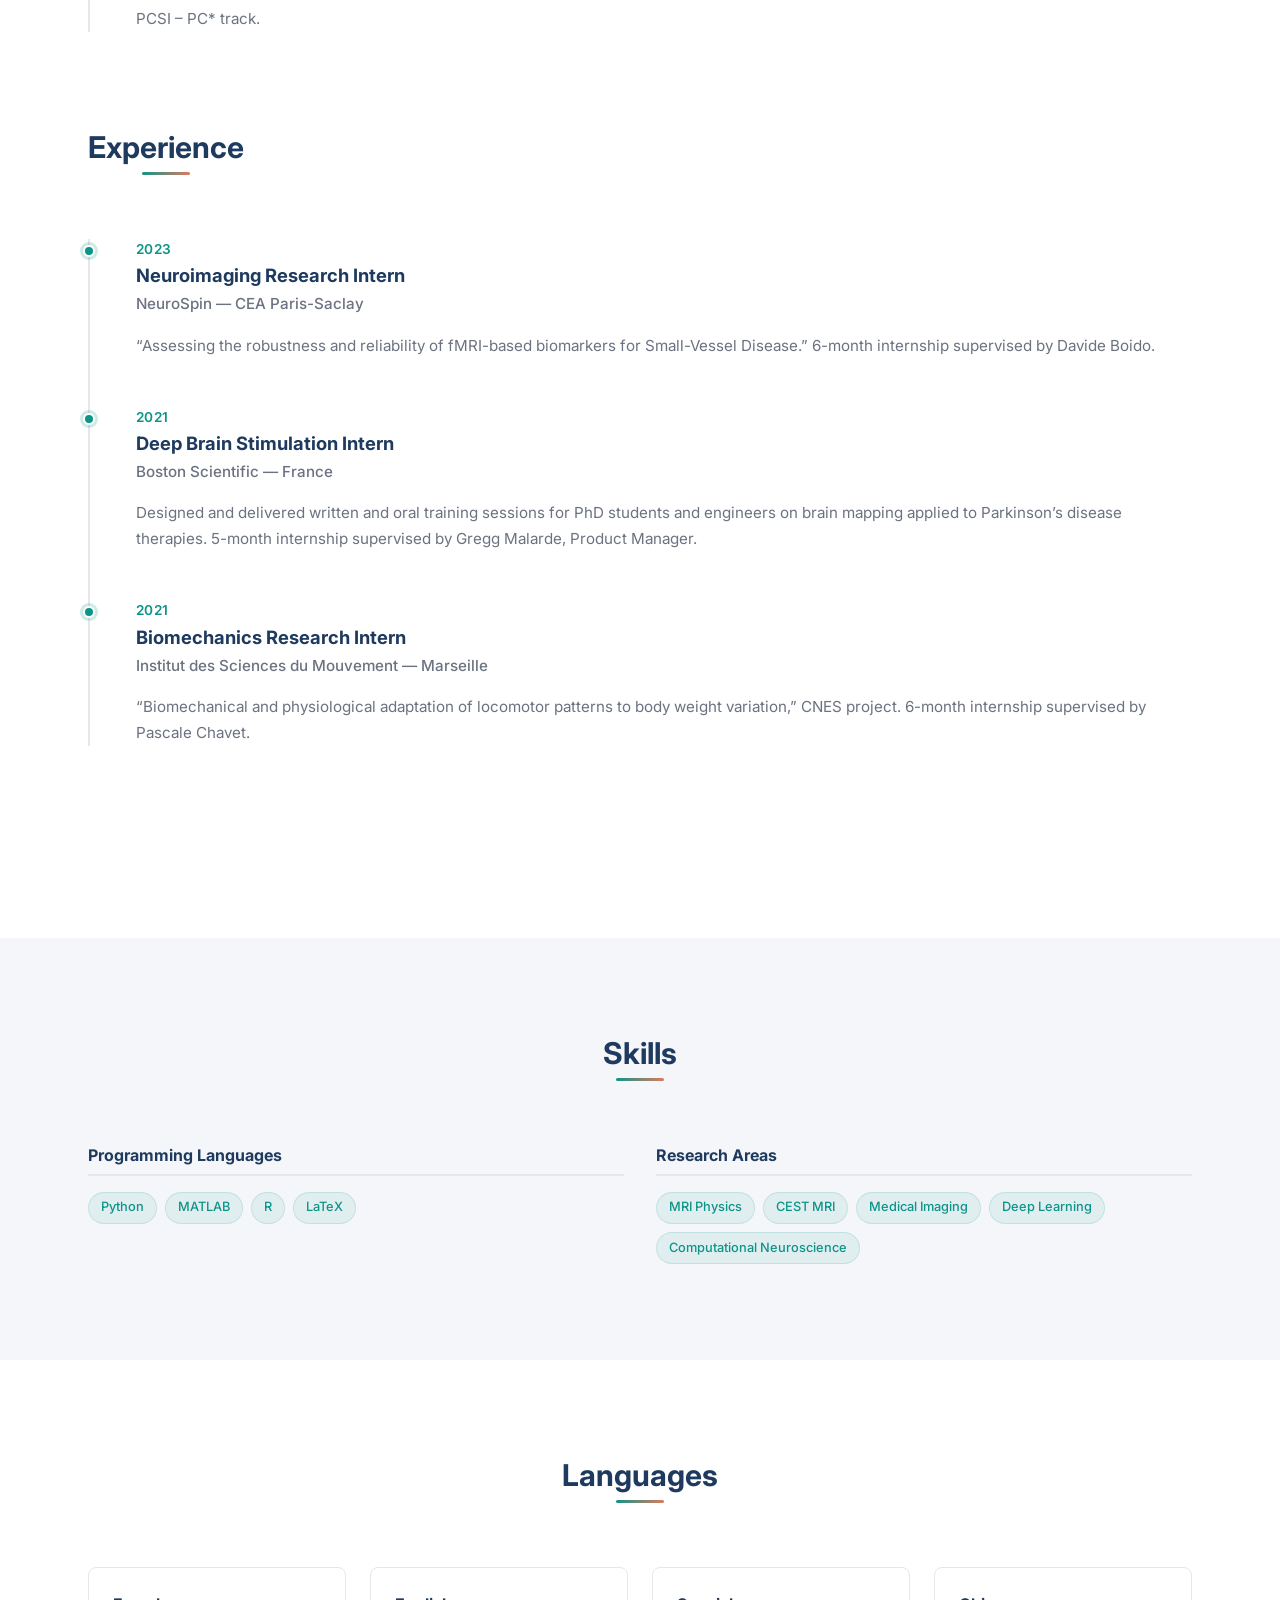
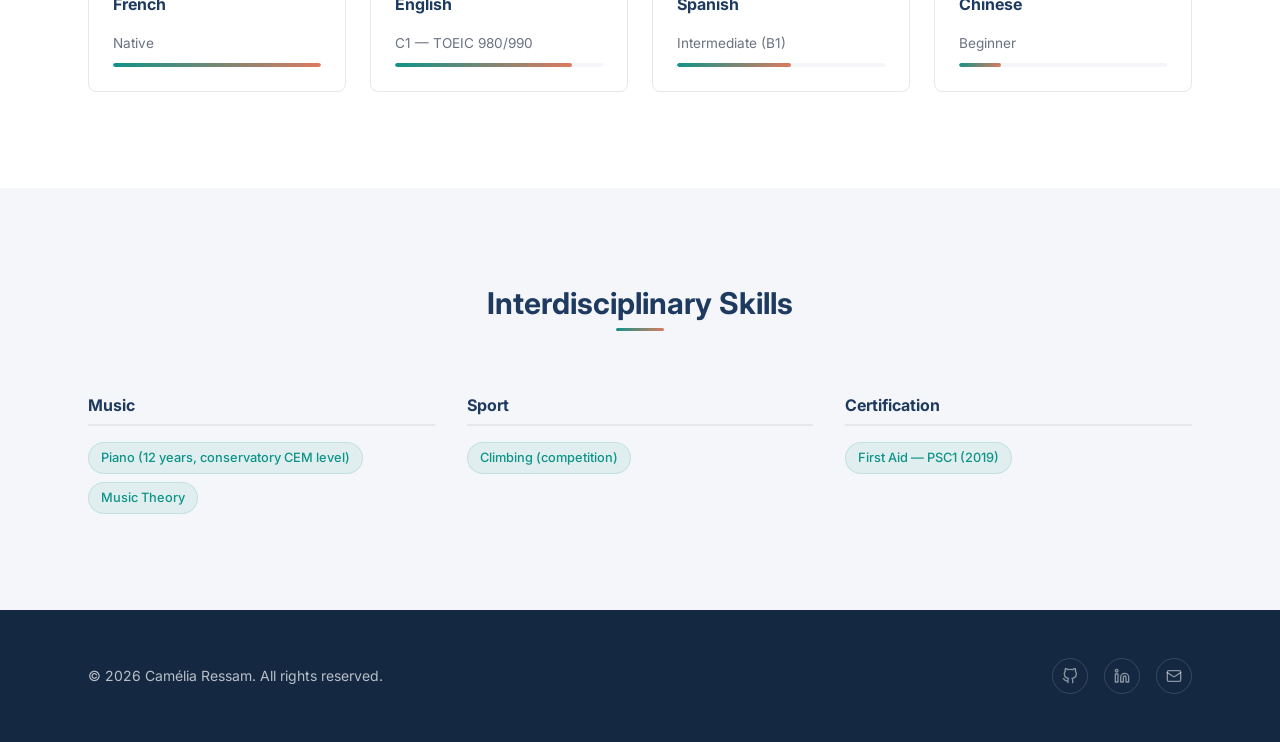
==== commit 3d5ef852: "updated text" ====
--- a/cv.html
+++ b/cv.html
@@ -51,7 +51,7 @@
           <p class="section__subtitle" style="text-align:left; margin-top: var(--spacing-xs);">A summary of my academic and professional journey</p>
         </div>
         <!-- PLACEHOLDER: Add link to your PDF CV -->
-        <a href="#" class="btn btn--primary">
+        <a href="assets/CV_Camelia_Ressam.pdf" class="btn btn--primary">
           <svg width="16" height="16" viewBox="0 0 24 24" fill="none" stroke="currentColor" stroke-width="2" stroke-linecap="round" stroke-linejoin="round"><path d="M21 15v4a2 2 0 0 1-2 2H5a2 2 0 0 1-2-2v-4"/><polyline points="7 10 12 15 17 10"/><line x1="12" y1="15" x2="12" y2="3"/></svg>
           Download PDF
         </a>
@@ -197,7 +197,7 @@
           <h4 class="skill-category__title">Research Areas</h4>
           <div class="skill-tags">
             <span class="skill-tag">MRI Physics</span>
-            <span class="skill-tag">CEST Imaging</span>
+            <span class="skill-tag">CEST MRI</span>
             <span class="skill-tag">Medical Imaging</span>
             <span class="skill-tag">Deep Learning</span>
             <span class="skill-tag">Computational Neuroscience</span>
